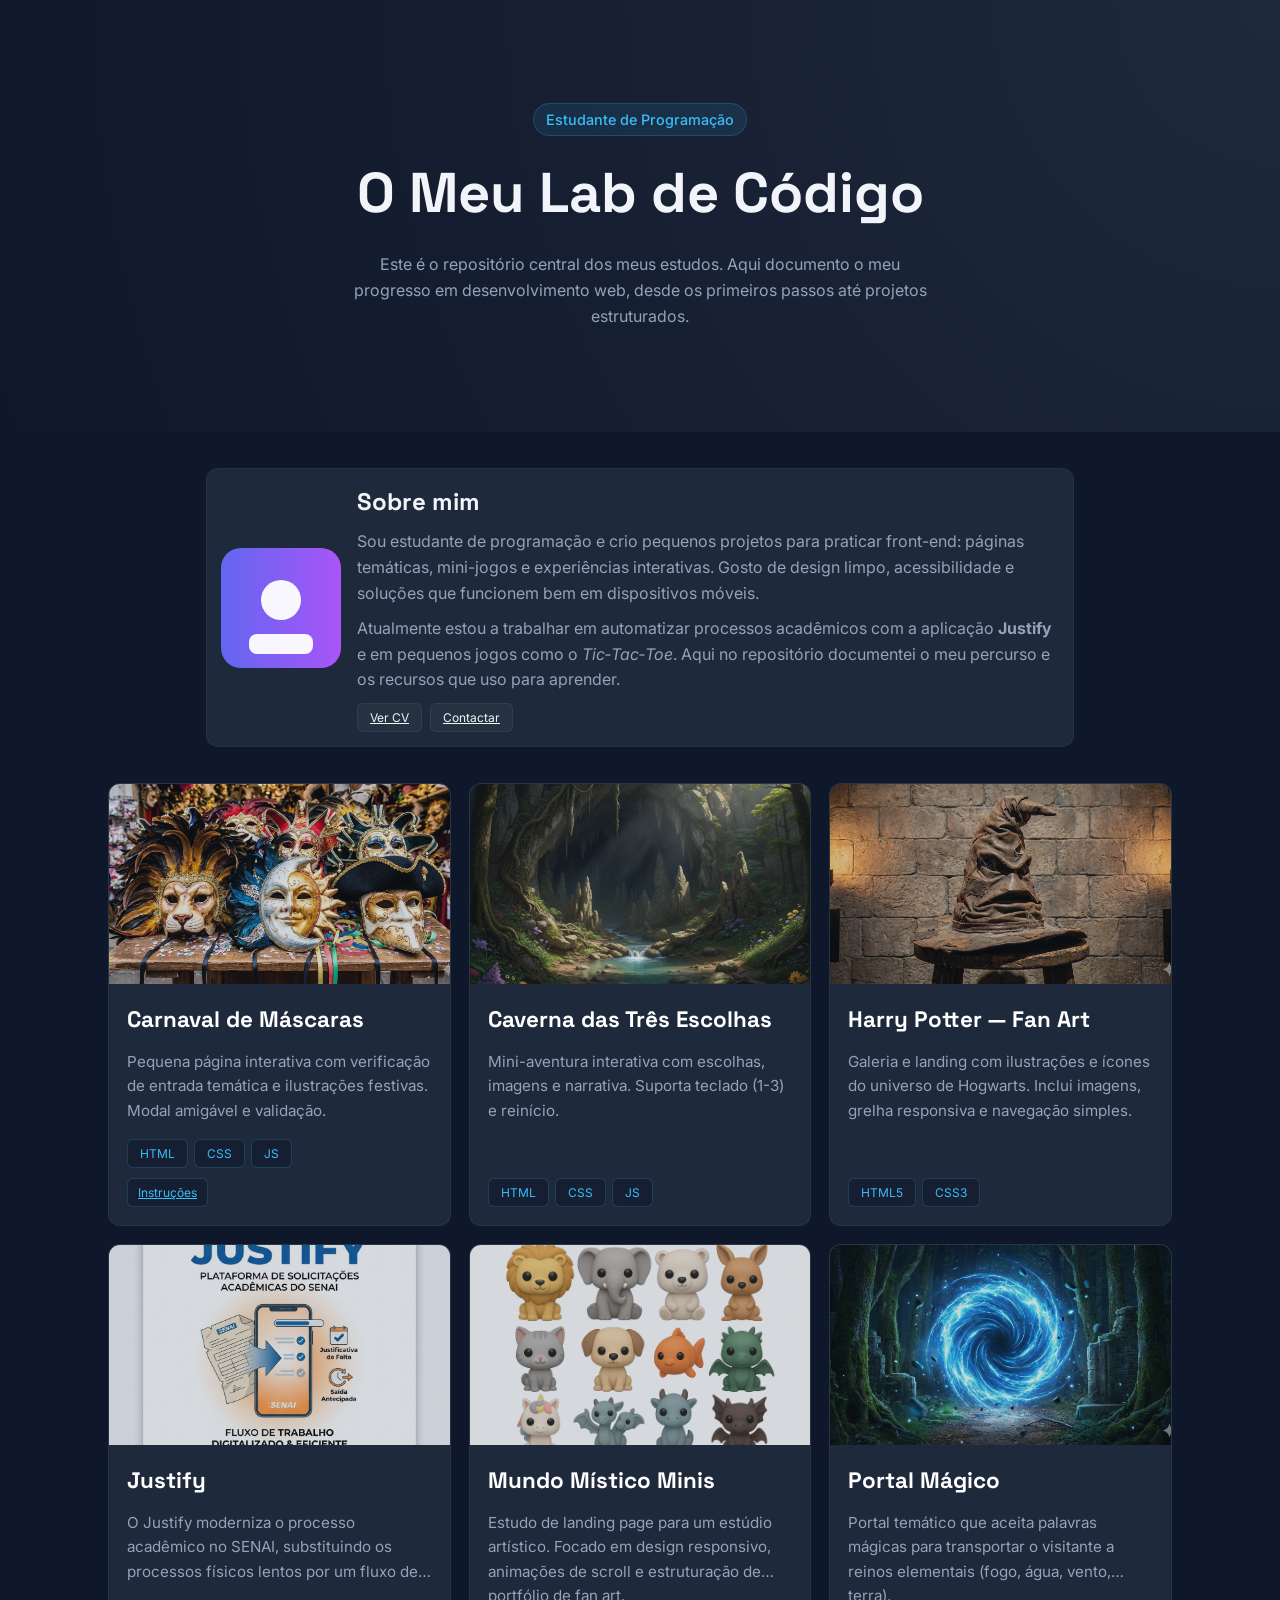
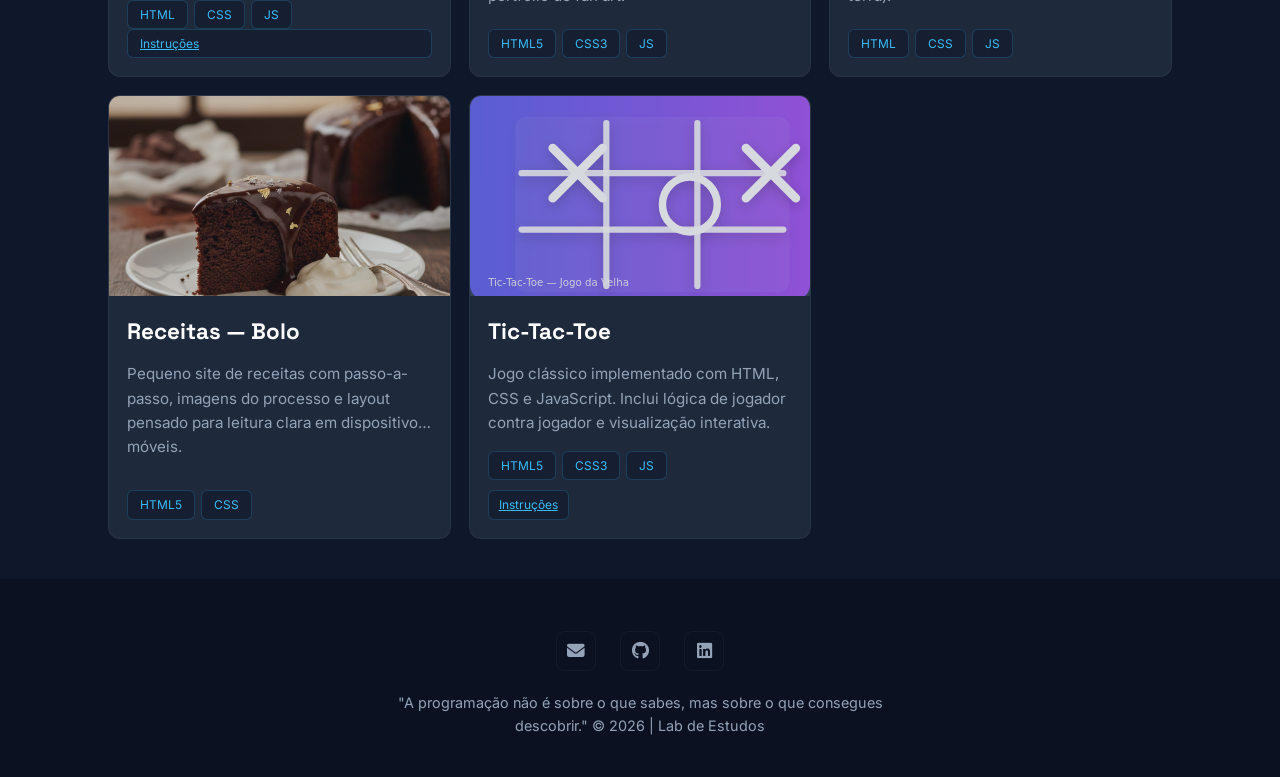
==== index.html @ 300c3cd0 "Update index.html" ====
<!DOCTYPE html>
<html lang="pt-pt">
<head>
    <meta charset="UTF-8">
    <meta name="viewport" content="width=device-width, initial-scale=1.0">
    <title>Arquivo de Aprendizagem | O Meu Percurso Dev</title>
    <meta name="description" content="Portfólio de estudos e projetos pessoais: mini-jogos, páginas temáticas e exemplos de front-end com HTML, CSS e JavaScript.">
    
    <!-- Fonts -->
    <link rel="preconnect" href="https://fonts.googleapis.com">
    <link rel="preconnect" href="https://fonts.gstatic.com" crossorigin>
    <link href="https://fonts.googleapis.com/css2?family=Inter:wght@300;400;700&family=Space+Grotesk:wght@500;700&display=swap" rel="stylesheet">
    
    <!-- Icons -->
    <link rel="stylesheet" href="https://cdnjs.cloudflare.com/ajax/libs/font-awesome/6.5.2/css/all.min.css" />
    <link rel="stylesheet" href="style.css">
</head>
<body>

    <header>
        <div class="profile-tag reveal">Estudante de Programação</div>
        <h1 class="reveal">O Meu Lab de Código</h1>
        <p class="reveal">Este é o repositório central dos meus estudos. Aqui documento o meu progresso em desenvolvimento web, desde os primeiros passos até projetos estruturados.</p>
    </header>

    <!-- SEÇÃO: SOBRE MIM -->
    <section class="about-section reveal" aria-labelledby="sobre-titulo">
        <div class="about-inner">
            <div class="about-thumb" aria-hidden="true">
                <!-- avatar SVG simples para evitar dependências de ficheiros -->
                <svg width="120" height="120" viewBox="0 0 120 120" xmlns="http://www.w3.org/2000/svg" role="img" aria-label="Avatar">
                    <defs>
                        <linearGradient id="a" x1="0" x2="1">
                            <stop offset="0" stop-color="#6366f1"/>
                            <stop offset="1" stop-color="#a855f7"/>
                        </linearGradient>
                    </defs>
                    <rect width="120" height="120" rx="20" fill="url(#a)" />
                    <g fill="white" opacity="0.95" transform="translate(20,20)">
                        <circle cx="40" cy="32" r="20" />
                        <rect x="8" y="66" width="64" height="20" rx="8" />
                    </g>
                </svg>
            </div>
            <div class="about-content">
                <h2 id="sobre-titulo">Sobre mim</h2>
                <p>Sou estudante de programação e crio pequenos projetos para praticar front-end: páginas temáticas, mini-jogos e experiências interativas. Gosto de design limpo, acessibilidade e soluções que funcionem bem em dispositivos móveis.</p>
                <p>Atualmente estou a trabalhar em automatizar processos acadêmicos com a aplicação <strong>Justify</strong> e em pequenos jogos como o <em>Tic‑Tac‑Toe</em>. Aqui no repositório documentei o meu percurso e os recursos que uso para aprender.</p>
                <div class="about-actions">
                    <a href="#" class="tech-badge">Ver CV</a>
                    <a href="#social-links" class="tech-badge">Contactar</a>
                </div>
            </div>
        </div>
    </section>

    <main class="projects-section">
        <div class="projects-grid">

            <!-- PROJETO: CARNAVAL DE MÁSCARAS -->
            <div class="project-card reveal" data-href="Carnaval-de-Mascaras/index.html">
                <div class="project-thumb">
                    <img src="Carnaval-de-Mascaras/Máscaras.png" alt="Carnaval de Máscaras">
                </div>
                <div class="project-content">
                    <h3>Carnaval de Máscaras</h3>
                    <p>Pequena página interativa com verificação de entrada temática e ilustrações festivas. Modal amigável e validação.</p>
                    <div class="tech-stack">
                        <span class="tech-badge">HTML</span>
                        <span class="tech-badge">CSS</span>
                        <span class="tech-badge">JS</span>
                    </div>
                    <div class="project-links">
                        <a href="Carnaval-de-Mascaras/INSTRUCTIONS.md" class="tech-badge" target="_blank">Instruções</a>
                    </div>
                </div>
            </div>

            <!-- PROJETO: CAVERNA DAS TRÊS ESCOLHAS -->
            <div class="project-card reveal" data-href="Caverna-das-Tres-Escolhas/index.html">
                <div class="project-thumb">
                    <img src="Caverna-das-Tres-Escolhas/Caverna.png" alt="Caverna das Três Escolhas">
                </div>
                <div class="project-content">
                    <h3>Caverna das Três Escolhas</h3>
                    <p>Mini-aventura interativa com escolhas, imagens e narrativa. Suporta teclado (1-3) e reinício.</p>
                    <div class="tech-stack">
                        <span class="tech-badge">HTML</span>
                        <span class="tech-badge">CSS</span>
                        <span class="tech-badge">JS</span>
                    </div>
                </div>
            </div>

            <!-- PROJETO: HARRY POTTER -->
            <div class="project-card reveal" data-href="Harry-Potter/index.html">
                <div class="project-thumb">
                    <img src="Harry-Potter/Chapéu Seletor.jpg" alt="Harry Potter">
                </div>
                <div class="project-content">
                    <h3>Harry Potter — Fan Art</h3>
                    <p>Galeria e landing com ilustrações e ícones do universo de Hogwarts. Inclui imagens, grelha responsiva e navegação simples.</p>
                    <div class="tech-stack">
                        <span class="tech-badge">HTML5</span>
                        <span class="tech-badge">CSS3</span>
                    </div>
                </div>
            </div>

            <!-- PROJETO: JUSTIFY -->
            <div class="project-card reveal" data-href="Justify/index.html">
                <div class="project-thumb">
                    <img src="Justify/justify.png" alt="Justify">
                </div>
                <div class="project-content">
                    <h3>Justify</h3>
                    <p>O Justify moderniza o processo acadêmico no SENAI, substituindo os processos físicos lentos por um fluxo de trabalho (workflow) digitalizado.</p>
                    <div class="tech-stack">
                        <span class="tech-badge">HTML</span>
                        <span class="tech-badge">CSS</span>
                        <span class="tech-badge">JS</span>
                    </div>
                        <a href="https://maidersoncriativodigital-gif.github.io/Hub-de-Projetos/Justify/INSTRUCTIONS.md" class="tech-badge" target="_blank">Instruções</a>
                </div>
            </div>

            <!-- PROJETO 1: MUNDO MÍSTICO -->
            <div class="project-card reveal" data-href="Mundo-Mini/index.html">
                <div class="project-thumb">
                    <img src="Mundo-Mini/Coleção.png" alt="Mundo Místico">
                </div>
                <div class="project-content">
                    <h3>Mundo Místico Minis</h3>
                    <p>Estudo de landing page para um estúdio artístico. Focado em design responsivo, animações de scroll e estruturação de portfólio de fan art.</p>
                    <div class="tech-stack">
                        <span class="tech-badge">HTML5</span>
                        <span class="tech-badge">CSS3</span>
                        <span class="tech-badge">JS</span>
                    </div>
                </div>
            </div>

            <!-- PROJETO: PORTAL MÁGICO -->
            <div class="project-card reveal" data-href="Portal-Magico/index.html">
                <div class="project-thumb">
                    <img src="Portal-Magico/Portal.png" alt="Portal Mágico">
                </div>
                <div class="project-content">
                    <h3>Portal Mágico</h3>
                    <p>Portal temático que aceita palavras mágicas para transportar o visitante a reinos elementais (fogo, água, vento, terra).</p>
                    <div class="tech-stack">
                        <span class="tech-badge">HTML</span>
                        <span class="tech-badge">CSS</span>
                        <span class="tech-badge">JS</span>
                    </div>
                </div>
            </div>

            <!-- PROJETO: RECEITAS -->
            <div class="project-card reveal" data-href="Receitas/index.html">
                <div class="project-thumb">
                    <img src="Receitas/Bolo de Chocolate Finalizado.jpg" alt="Receitas - Bolo de Chocolate">
                </div>
                <div class="project-content">
                    <h3>Receitas — Bolo</h3>
                    <p>Pequeno site de receitas com passo-a-passo, imagens do processo e layout pensado para leitura clara em dispositivos móveis.</p>
                    <div class="tech-stack">
                        <span class="tech-badge">HTML5</span>
                        <span class="tech-badge">CSS</span>
                    </div>
                </div>
            </div>

            <!-- PROJETO: TIC-TAC-TOE -->
            <div class="project-card reveal" data-href="Jogo-da-Velha/index.html">
                <div class="project-thumb">
                    <img src="Jogo-da-Velha/thumbnail.svg" alt="Tic Tac Toe">
                </div>
                <div class="project-content">
                    <h3>Tic-Tac-Toe</h3>
                    <p>Jogo clássico implementado com HTML, CSS e JavaScript. Inclui lógica de jogador contra jogador e visualização interativa.</p>
                    <div class="tech-stack">
                        <span class="tech-badge">HTML5</span>
                        <span class="tech-badge">CSS3</span>
                        <span class="tech-badge">JS</span>
                    </div>
                    <div class="project-links">
                        <a href="Jogo-da-Velha/INSTRUCTIONS.md" class="tech-badge" target="_blank">Instruções</a>
                    </div>
                </div>
            </div>

        </div>
    </main>

    <footer>
        <div id="social-links" class="social-links">
            <a href="mailto:maidersoncriativodigital@gmail.com" title="Enviar email" class="social-email"><i class="fas fa-envelope"></i></a>
            <a href="https://maidersoncriativodigital-gif.github.io/Hub-de-Projetos/" target="_blank" rel="noopener noreferrer"><i class="fab fa-github"></i></a>
            <a href="https://www.linkedin.com/in/maiderson-junio-257018354?utm_source=share_via&utm_content=profile&utm_medium=member_android" target="_blank" rel="noopener noreferrer"><i class="fab fa-linkedin"></i></a>
        </div>
        <p style="font-size: 0.9rem; color: var(--text-secondary); max-width: 500px; margin: 0 auto;">
            "A programação não é sobre o que sabes, mas sobre o que consegues descobrir." &copy; 2026 | Lab de Estudos
        </p>
    </footer>
    <script src="script.js" defer></script>
</body>
</html>
---- style.css ----
:root {
            --bg-color: #0f172a;
            --card-bg: #1e293b;
            --accent-color: #38bdf8;
            --text-primary: #f1f5f9;
            --text-secondary: #94a3b8;
            --font-main: 'Inter', sans-serif;
            --font-title: 'Space Grotesk', sans-serif;
        }

        * {
            margin: 0;
            padding: 0;
            box-sizing: border-box;
            scroll-behavior: smooth;
        }

        body {
            background-color: var(--bg-color);
            color: var(--text-primary);
            font-family: var(--font-main);
            line-height: 1.6;
        }

        /* Cabeçalho */
        header {
            min-height: 48vh;
            display: flex;
            flex-direction: column;
            justify-content: center;
            align-items: center;
            padding: 30px 18px;
            text-align: center;
            background: radial-gradient(circle at top right, #1e293b, #0f172a);
        }

        .profile-tag {
            background: rgba(56, 189, 248, 0.1);
            color: var(--accent-color);
            padding: 4px 12px;
            border-radius: 20px;
            font-size: 0.9rem;
            margin-bottom: 12px;
            font-weight: 500;
            border: 1px solid rgba(56, 189, 248, 0.2);
        }

        header h1 {
            font-family: var(--font-title);
            font-size: clamp(2rem, 8vw, 3.5rem);
            margin-bottom: 15px;
        }

        header p {
            max-width: 600px;
            color: var(--text-secondary);
            font-size: 1rem;
        }

        /* Grelha de Projetos */
        .projects-section {
            max-width: 1100px;
            margin: 0 auto 40px;
            padding: 0 18px;
        }

        .projects-grid {
            display: grid;
            grid-template-columns: repeat(auto-fit, minmax(300px, 1fr));
            gap: 18px;
        }

        .project-card {
            background: var(--card-bg);
            border-radius: 12px;
            overflow: hidden;
            border: 1px solid rgba(255,255,255,0.05);
            transition: all 0.3s cubic-bezier(0.4, 0, 0.2, 1);
            text-decoration: none;
            color: inherit;
            display: flex;
            flex-direction: column;
            /* garantir cards com altura consistente */
            min-height: 360px;
        }

        /* tornar o card interativo e acessível */
        .project-card { cursor: pointer; }

        .project-card:focus { outline: 3px solid rgba(56,189,248,0.12); outline-offset: 4px; }

        .project-card:hover {
            transform: translateY(-8px);
            border-color: var(--accent-color);
            box-shadow: 0 20px 40px rgba(0,0,0,0.4);
        }

        .project-thumb {
            height: 200px;
            background: #334155;
            position: relative;
            display: flex;
            align-items: center;
            justify-content: center;
            overflow: hidden;
        }

        /* garantir que a thumb nunca empurre conteúdo se imagem faltar */
        .project-thumb.empty { min-height: 140px; }

        .project-thumb img {
            width: 100%;
            height: 100%;
            object-fit: cover;
            opacity: 0.8;
            transition: 0.5s;
            display: block;
        }

        .project-card:hover .project-thumb img {
            opacity: 1;
            transform: scale(1.05);
        }

        .project-content {
            padding: 18px;
            flex-grow: 1;
            display: flex;
            flex-direction: column;
        }

        .project-content h3 {
            font-family: var(--font-title);
            font-size: 1.4rem;
            margin-bottom: 12px;
            color: #fff;
        }

        .project-content p {
            color: var(--text-secondary);
            font-size: 0.95rem;
            margin-bottom: 16px;
            flex-grow: 1;
            /* truncar texto para manter layout uniforme */
            display: -webkit-box;
            line-clamp: 3;
            -webkit-line-clamp: 3;
            -webkit-box-orient: vertical;
            overflow: hidden;
        }

        .tech-stack {
            display: flex;
            gap: 6px;
            flex-wrap: wrap;
            margin-top: auto; /* empurra badges para o rodapé do card */
        }

        /* links de projeto (ex: Instruções) - manter compactos no rodapé */
        .project-links {
            margin-top: 10px;
            display: flex;
            gap: 8px;
        }

        .project-links .tech-badge { padding: 4px 10px; font-size: 0.75rem; }

        .tech-badge {
            font-size: 0.75rem;
            background: rgba(15, 23, 42, 0.5);
            padding: 4px 12px;
            border-radius: 6px;
            color: var(--accent-color);
            border: 1px solid rgba(56, 189, 248, 0.2);
        }

        /* Acessibilidade: foco claro em navegação por teclado */
        .project-card:focus,
        .project-card:focus-visible {
            outline: 3px solid rgba(56, 189, 248, 0.12);
            outline-offset: 4px;
            transform: translateY(-6px);
        }

        /* Rodapé */
        footer {
            padding: 40px 18px;
            text-align: center;
            background-color: #0b1120;
        }

        .social-links {
            margin-bottom: 12px;
        }

        .social-links a {
            color: var(--text-secondary);
            font-size: 1.4rem;
            margin: 0 10px;
            transition: 0.3s;
        }

        .social-links a:hover { color: var(--accent-color); }

        /* Padronização dos ícones sociais */
        .footer-social {
            display: flex;
            align-items: center;
            justify-content: center;
            gap: 16px;
            margin-top: 12px;
        }

        .social-links {
            margin: 12px 0 20px;
        }

        .social-links a {
            display: inline-flex;
            align-items: center;
            justify-content: center;
            width: 40px;
            height: 40px;
            border-radius: 8px;
            background: transparent;
            color: var(--text-secondary);
            font-size: 1.1rem;
            transition: background 0.18s, color 0.18s, transform 0.12s;
            border: 1px solid rgba(255,255,255,0.04);
            text-decoration: none;
        }

        .social-links a:hover {
            color: #fff;
            background: linear-gradient(90deg, rgba(99,102,241,0.12), rgba(168,85,247,0.12));
            transform: translateY(-2px);
        }

        .social-links a:focus {
            outline: 3px solid rgba(56,189,248,0.14);
            outline-offset: 4px;
        }

        @media (max-width: 480px) {
            .social-links a { width: 36px; height: 36px; font-size: 1rem; }
        }

        /* Animações ao rolar */
        .reveal {
            opacity: 0;
            transform: translateY(25px);
            transition: 0.8s all ease;
        }

        .reveal.active {
            opacity: 1;
            transform: translateY(0);
        }

        @media (max-width: 768px) {
            header { min-height: 42vh; }
            .projects-section { margin-top: 12px; }
            .projects-grid { grid-template-columns: 1fr; gap: 14px; }
            .project-card { min-height: auto; }
            .project-thumb { height: 160px; }
        }

        /* Seção Sobre Mim */
        .about-section {
            max-width: 900px;
            margin: 20px auto;
            padding: 16px;
        }

        .about-inner {
            display: flex;
            gap: 16px;
            background: var(--card-bg);
            border-radius: 12px;
            padding: 14px;
            align-items: center;
            border: 1px solid rgba(255,255,255,0.04);
        }

        .about-thumb { flex: 0 0 120px; display:flex; align-items:center; justify-content:center; }

        .about-content h2 { font-family: var(--font-title); margin-bottom: 8px; }

        .about-content p { color: var(--text-secondary); margin-bottom: 10px; }

        .about-actions { margin-top: 8px; display:flex; gap:8px; }

        .about-actions .tech-badge { background: rgba(255,255,255,0.04); color: var(--text-primary); border-color: rgba(255,255,255,0.06); }

        @media (max-width: 720px) {
            .about-inner { flex-direction: column; text-align: center; }
            .about-thumb { margin-bottom: 6px; }
        }
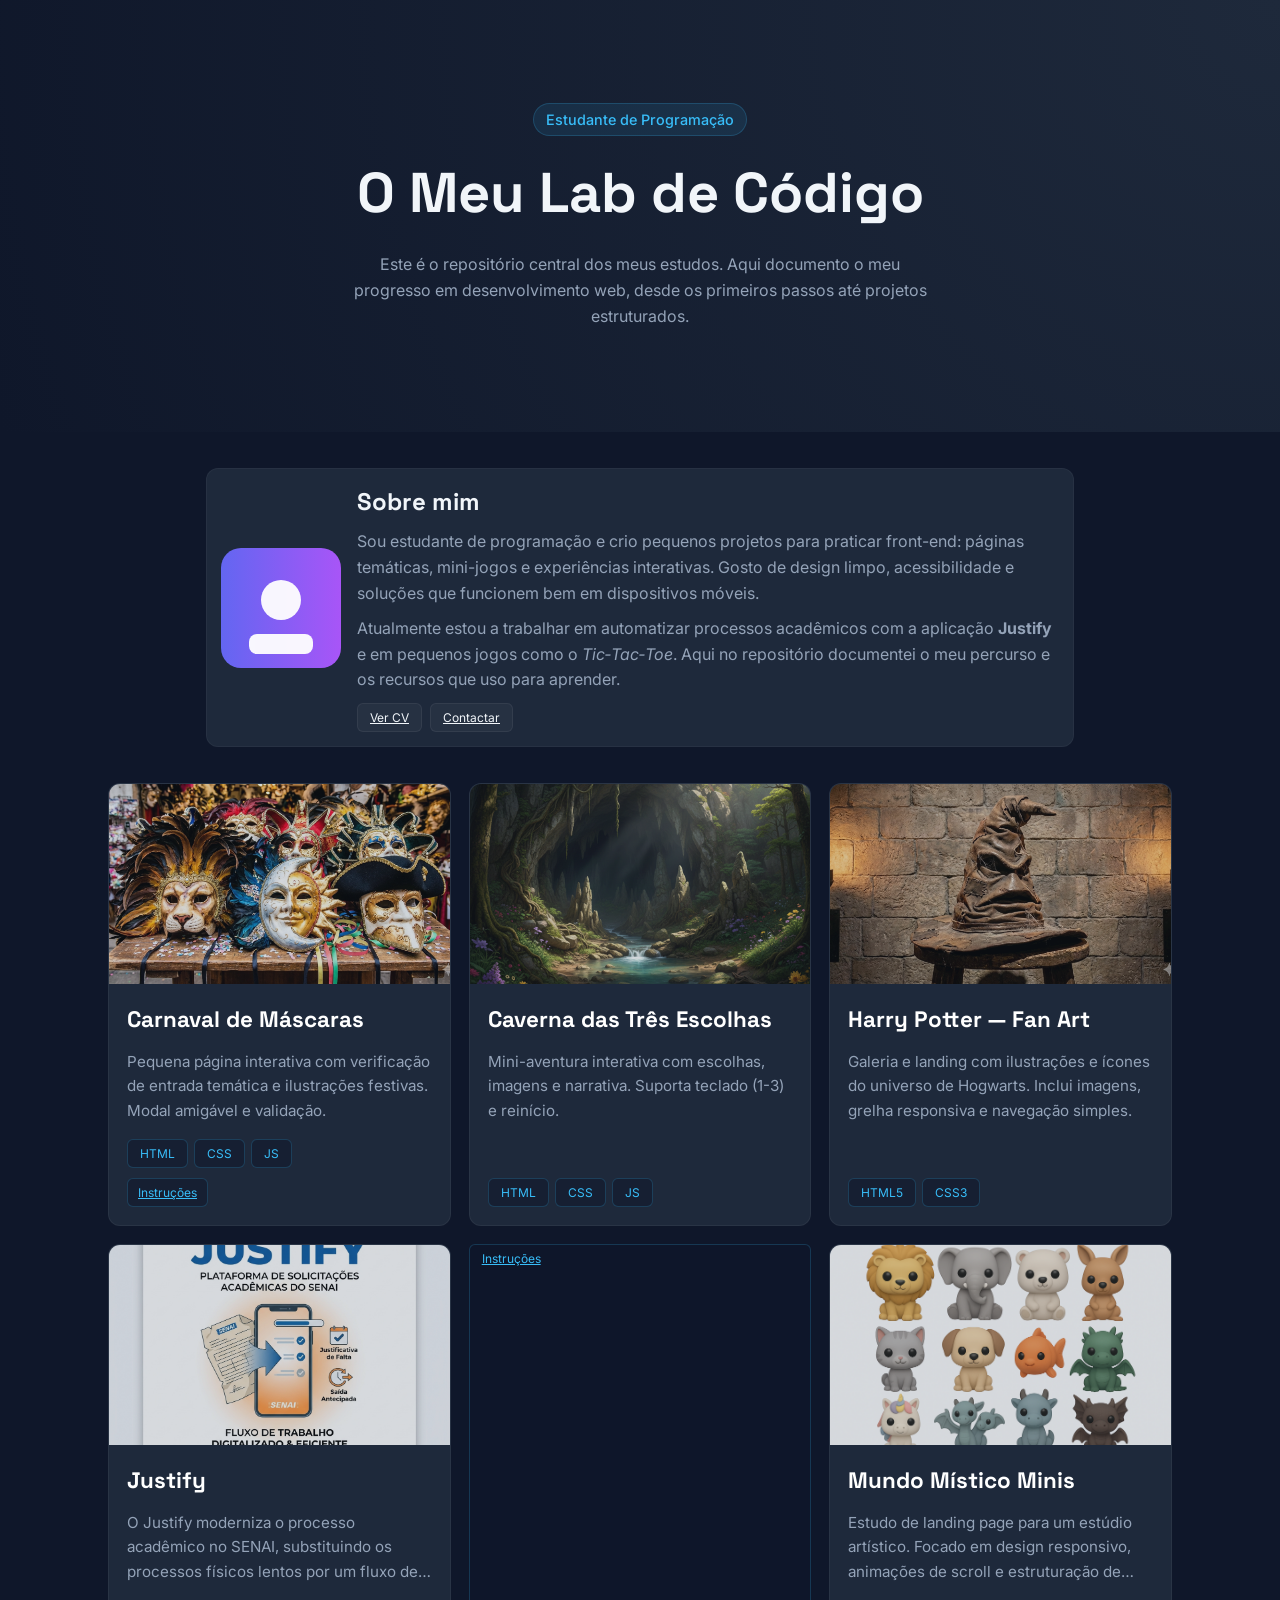
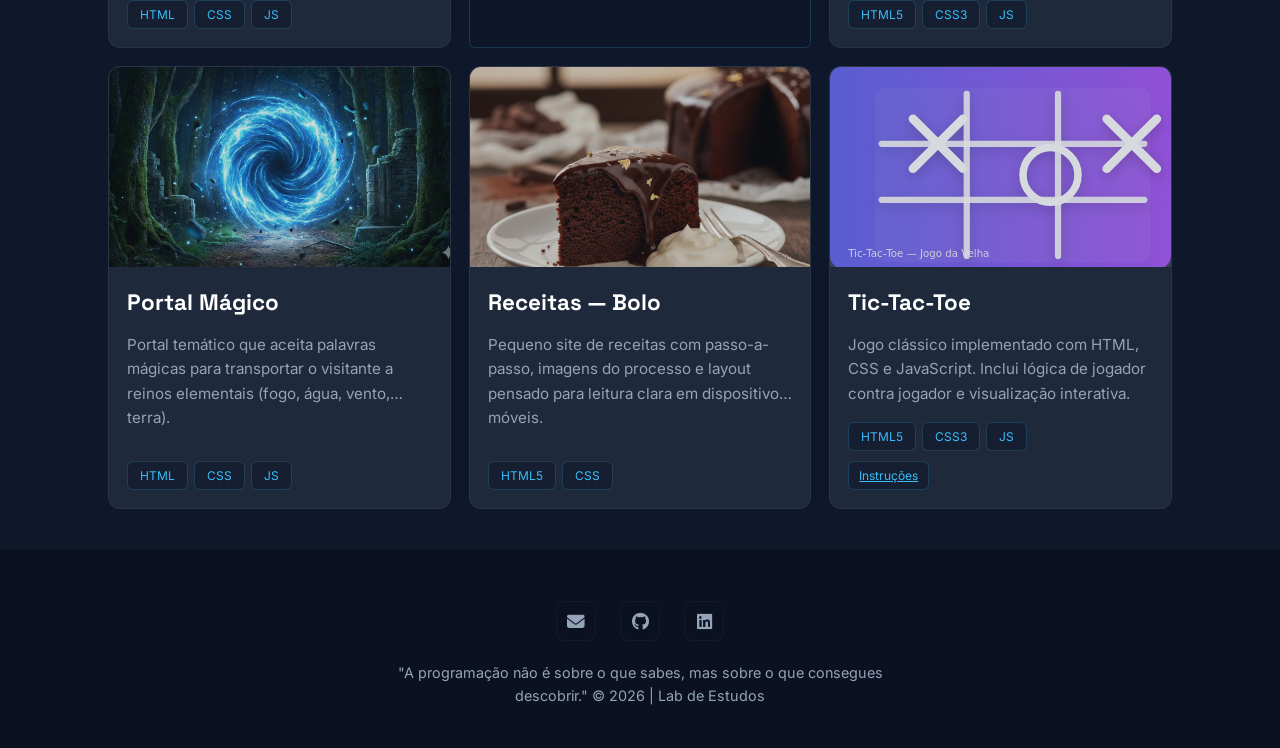
==== commit 9cfc2a33: "Update index.html" ====
--- a/index.html
+++ b/index.html
@@ -120,9 +120,9 @@
                         <span class="tech-badge">CSS</span>
                         <span class="tech-badge">JS</span>
                     </div>
-                        <a href="https://maidersoncriativodigital-gif.github.io/Hub-de-Projetos/Justify/INSTRUCTIONS.md" class="tech-badge" target="_blank">Instruções</a>
-                </div>
-            </div>
+                </div>
+            </div>
+             <a href="https://maidersoncriativodigital-gif.github.io/Hub-de-Projetos/Justify/INSTRUCTIONS.md" class="tech-badge" target="_blank">Instruções</a>
 
             <!-- PROJETO 1: MUNDO MÍSTICO -->
             <div class="project-card reveal" data-href="Mundo-Mini/index.html">
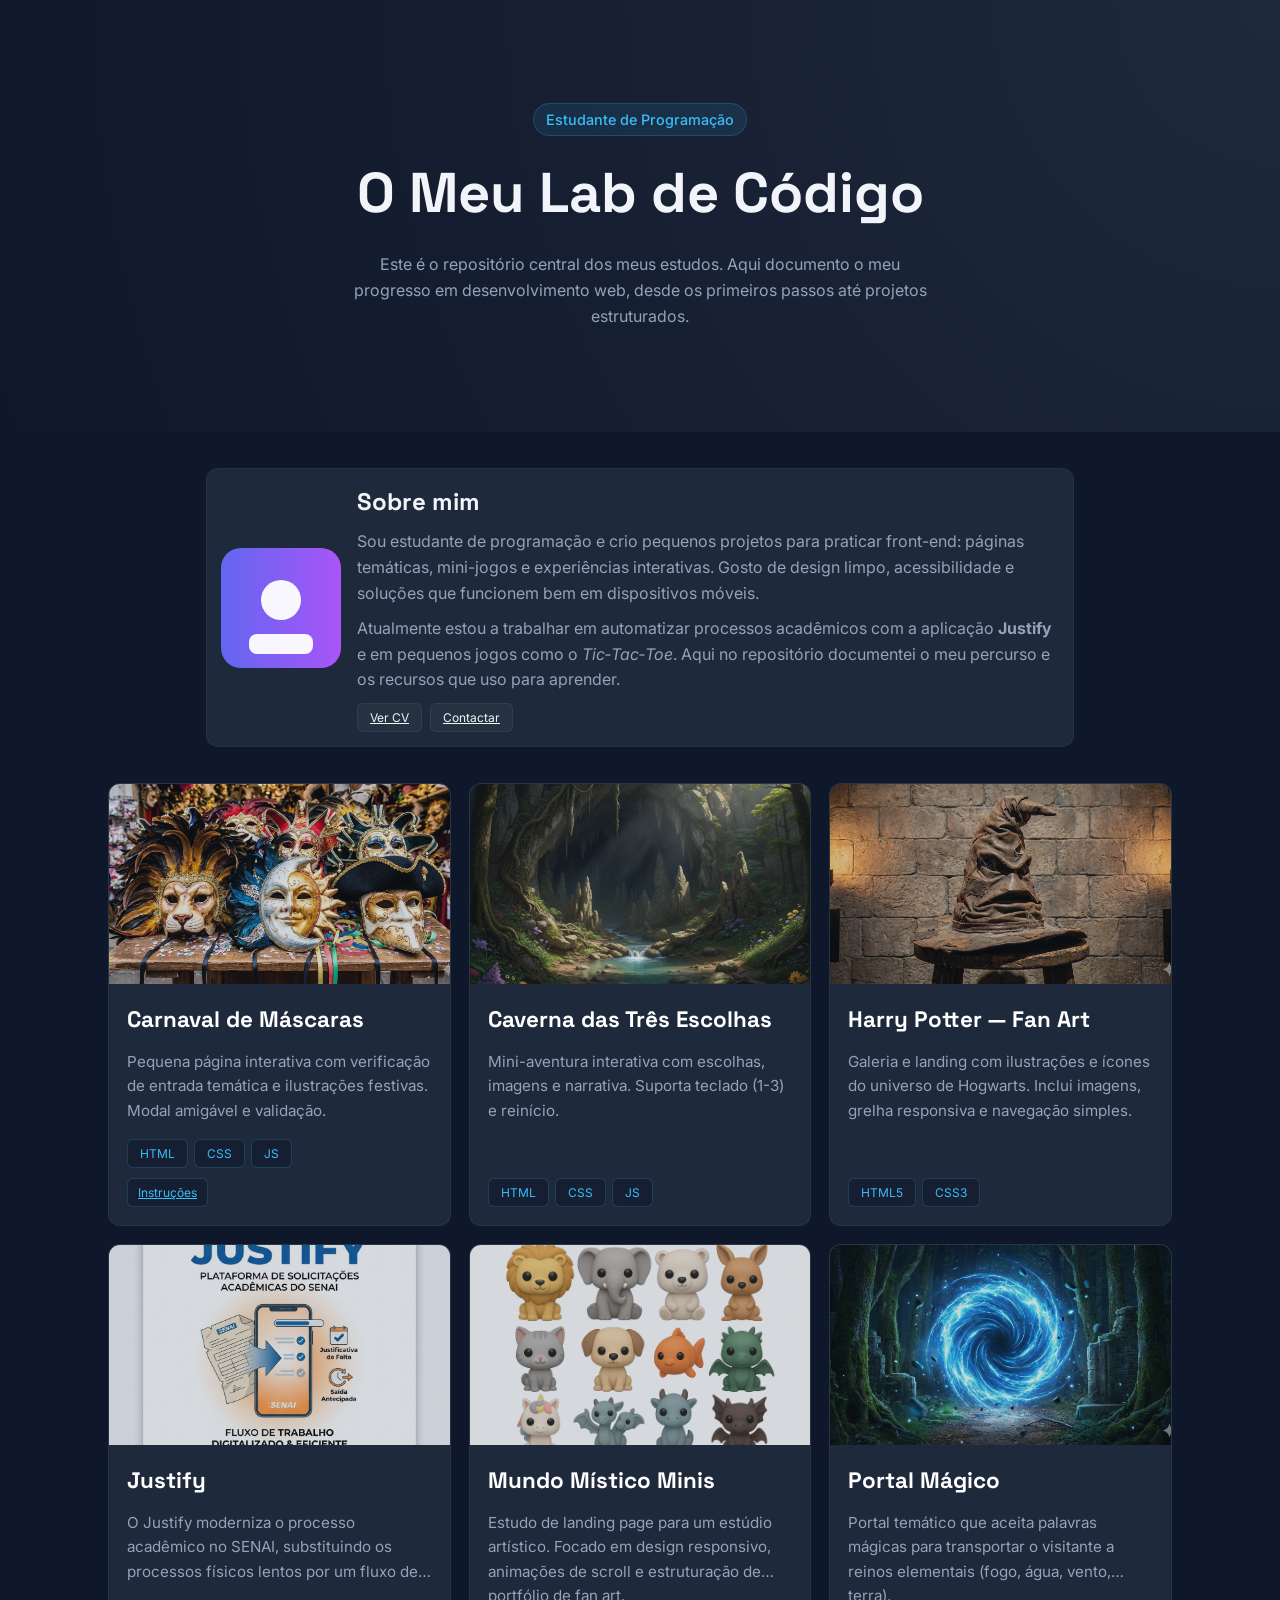
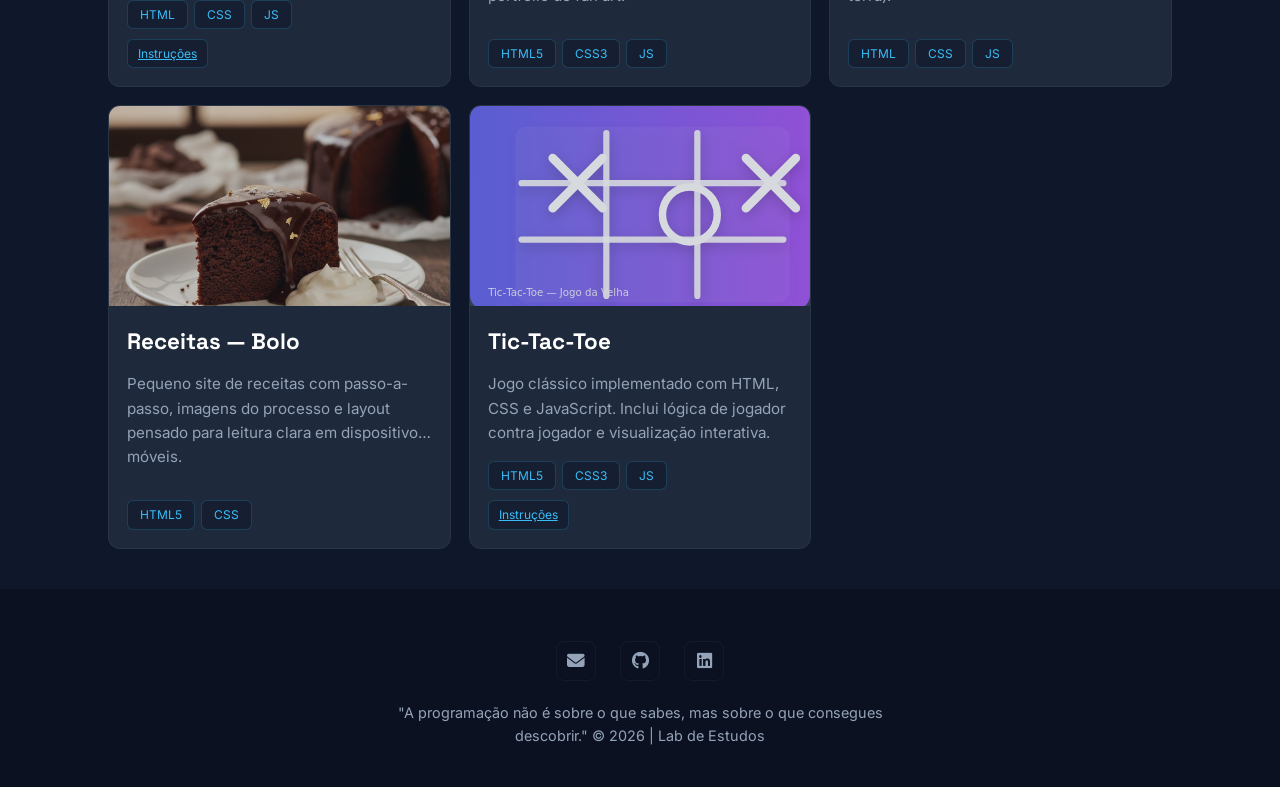
==== commit 74df6d75: "Fix HTML formatting and add new content" ====
--- a/index.html
+++ b/index.html
@@ -120,9 +120,11 @@
                         <span class="tech-badge">CSS</span>
                         <span class="tech-badge">JS</span>
                     </div>
-                </div>
-            </div>
-             <a href="https://maidersoncriativodigital-gif.github.io/Hub-de-Projetos/Justify/INSTRUCTIONS.md" class="tech-badge" target="_blank">Instruções</a>
+                    <div class="project-links">
+                        <a href="Justify/INSTRUCTIONS.md" class="tech-badge" target="_blank">Instruções</a>
+                    </div>
+                </div>
+            </div>
 
             <!-- PROJETO 1: MUNDO MÍSTICO -->
             <div class="project-card reveal" data-href="Mundo-Mini/index.html">
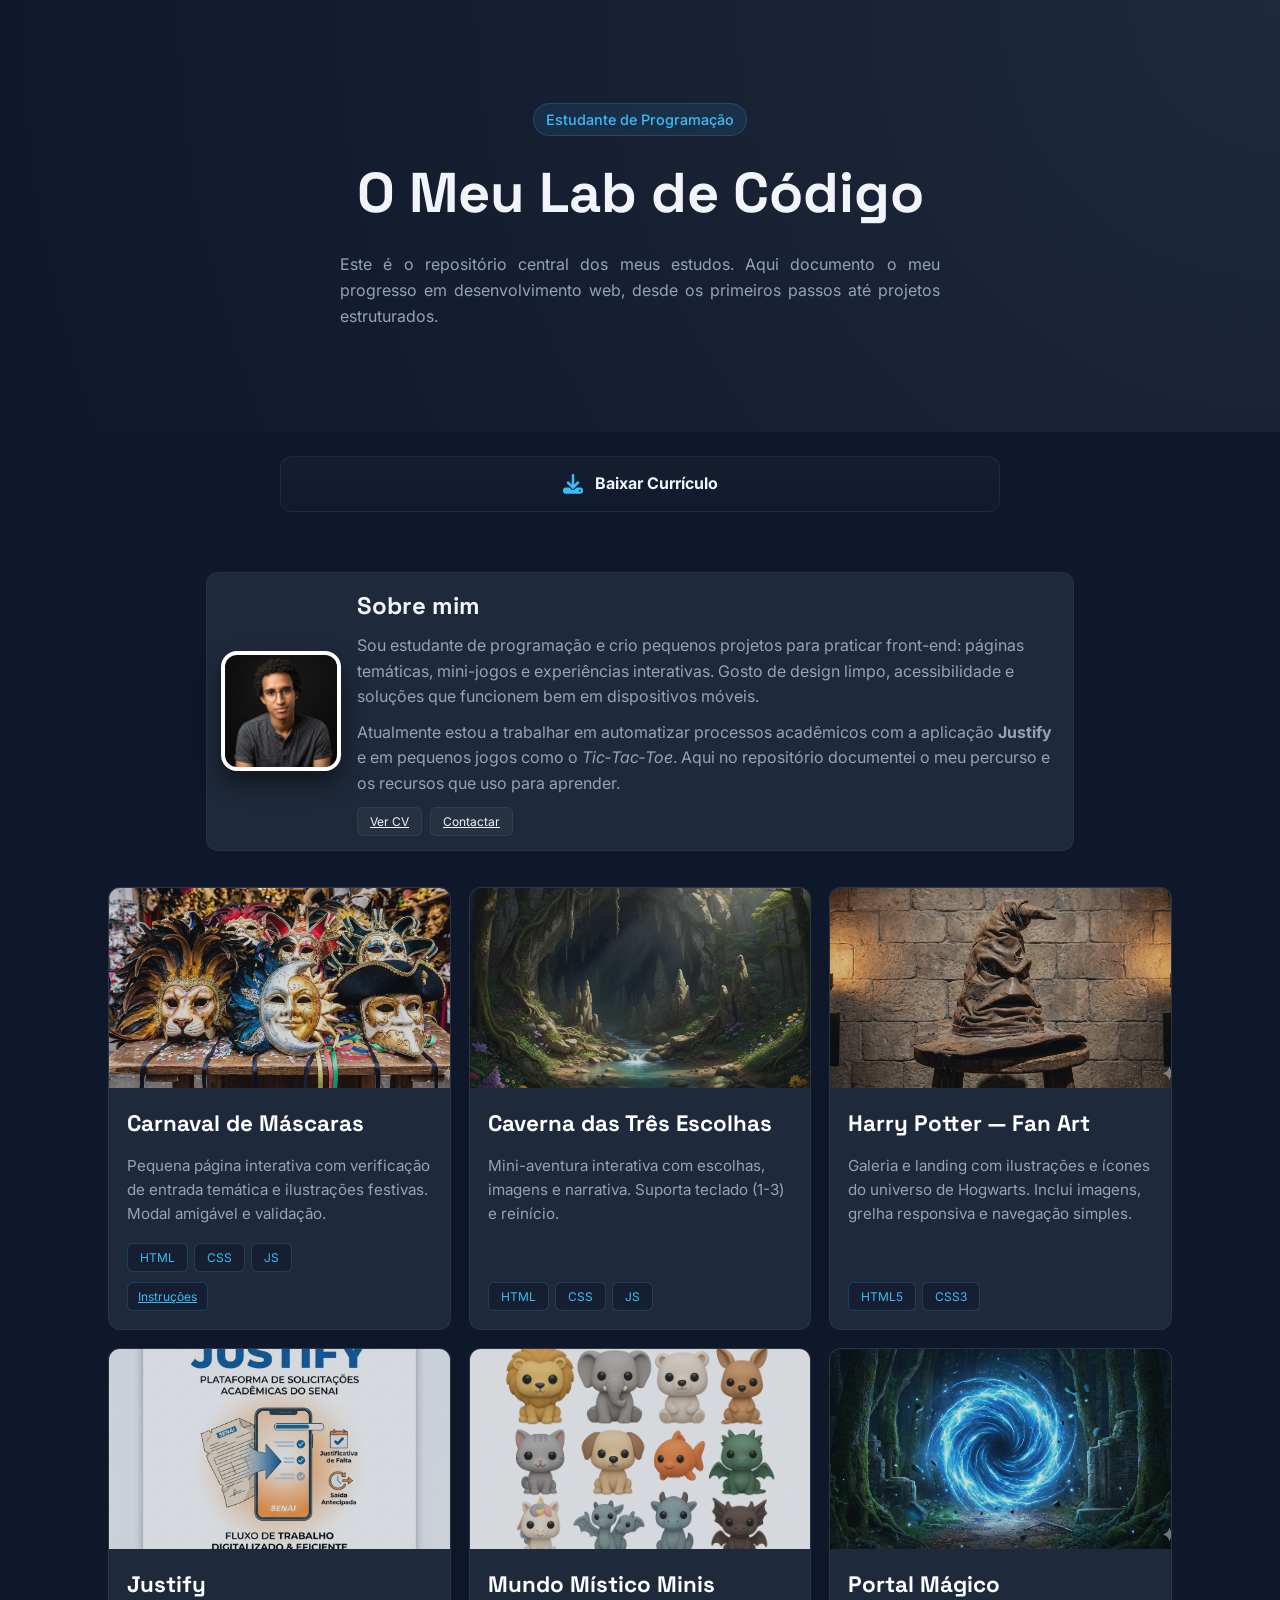
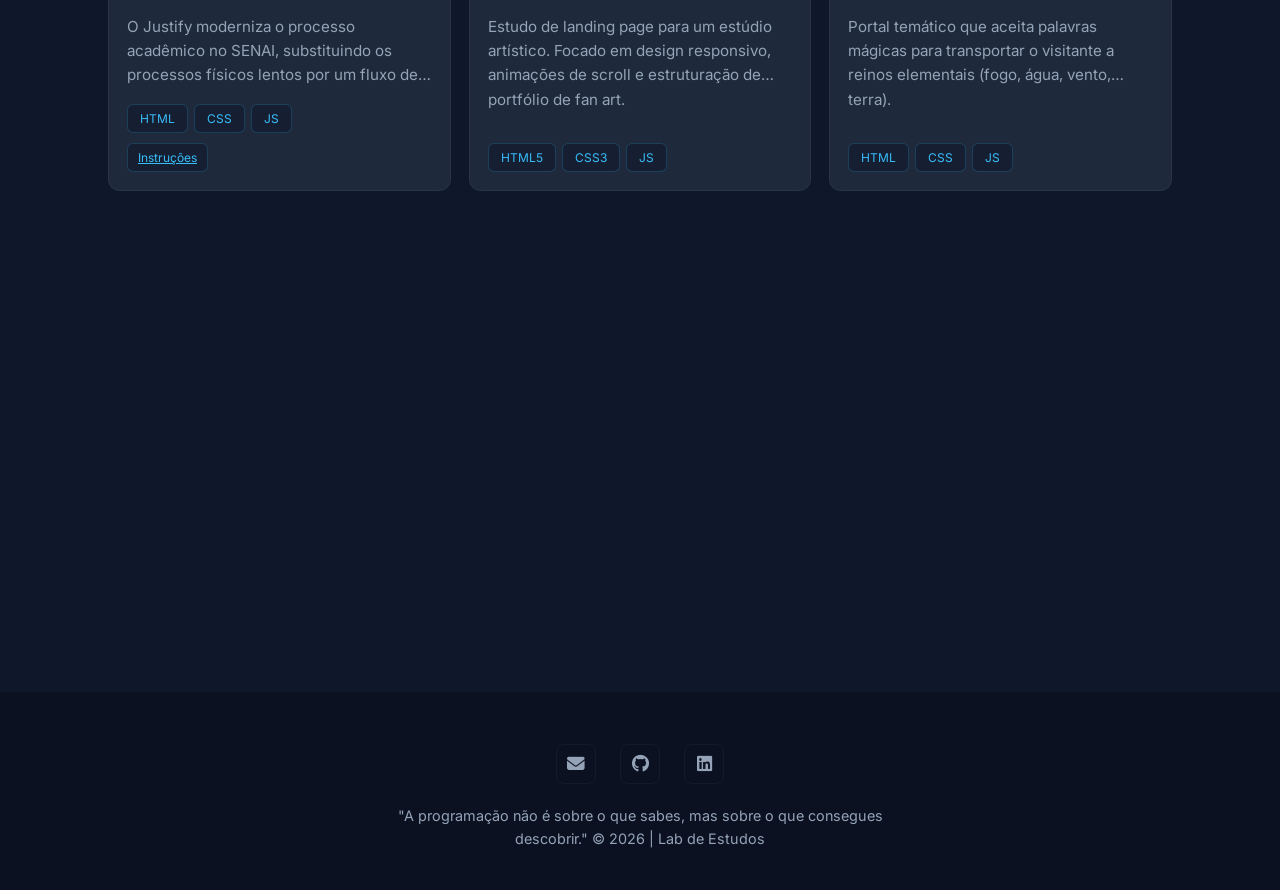
==== commit 8a6e39ae: "Add files via upload" ====
--- a/index.html
+++ b/index.html
@@ -23,24 +23,19 @@
         <p class="reveal">Este é o repositório central dos meus estudos. Aqui documento o meu progresso em desenvolvimento web, desde os primeiros passos até projetos estruturados.</p>
     </header>
 
+    <!-- CTA: Barra centralizada de download do Currículo -->
+    <div class="download-cta-wrapper reveal">
+        <a href="Portfolio/Curriculo-Maiderson.txt" download class="download-cta" aria-label="Baixar Currículo">
+            <i class="fas fa-download" aria-hidden="true"></i>
+            <span>Baixar Currículo</span>
+        </a>
+    </div>
+
     <!-- SEÇÃO: SOBRE MIM -->
     <section class="about-section reveal" aria-labelledby="sobre-titulo">
         <div class="about-inner">
             <div class="about-thumb" aria-hidden="true">
-                <!-- avatar SVG simples para evitar dependências de ficheiros -->
-                <svg width="120" height="120" viewBox="0 0 120 120" xmlns="http://www.w3.org/2000/svg" role="img" aria-label="Avatar">
-                    <defs>
-                        <linearGradient id="a" x1="0" x2="1">
-                            <stop offset="0" stop-color="#6366f1"/>
-                            <stop offset="1" stop-color="#a855f7"/>
-                        </linearGradient>
-                    </defs>
-                    <rect width="120" height="120" rx="20" fill="url(#a)" />
-                    <g fill="white" opacity="0.95" transform="translate(20,20)">
-                        <circle cx="40" cy="32" r="20" />
-                        <rect x="8" y="66" width="64" height="20" rx="8" />
-                    </g>
-                </svg>
+                <img src="Maiderson.png" alt="Maiderson" class="about-avatar" width="120" height="120">
             </div>
             <div class="about-content">
                 <h2 id="sobre-titulo">Sobre mim</h2>
@@ -207,4 +202,4 @@
     </footer>
     <script src="script.js" defer></script>
 </body>
-</html>
+</html>
--- a/style.css
+++ b/style.css
@@ -55,6 +55,8 @@
             max-width: 600px;
             color: var(--text-secondary);
             font-size: 1rem;
+            text-align: justify;
+            text-justify: inter-word;
         }
 
         /* Grelha de Projetos */
@@ -284,6 +286,17 @@
 
         .about-thumb { flex: 0 0 120px; display:flex; align-items:center; justify-content:center; }
 
+        .about-avatar {
+            width: 120px;
+            height: 120px;
+            object-fit: cover;
+            border-radius: 16px;
+            box-shadow: 0 12px 24px rgba(0,0,0,0.45);
+            border: 4px solid rgba(255,255,255,0.95);
+            background: #fff;
+            display: block;
+        }
+
         .about-content h2 { font-family: var(--font-title); margin-bottom: 8px; }
 
         .about-content p { color: var(--text-secondary); margin-bottom: 10px; }
@@ -295,4 +308,18 @@
         @media (max-width: 720px) {
             .about-inner { flex-direction: column; text-align: center; }
             .about-thumb { margin-bottom: 6px; }
-        }+        }
+
+        /* Barra centralizada de download do currículo */
+        .download-cta-wrapper { display:flex; justify-content:center; padding: 24px 18px; }
+        .download-cta {
+            display:flex; align-items:center; gap:12px;
+            width:100%; max-width:720px; padding:14px 18px; border-radius:12px;
+            background: linear-gradient(180deg, rgba(255,255,255,0.03), rgba(255,255,255,0.01));
+            border: 1px solid rgba(255,255,255,0.06); color: var(--text-primary);
+            text-decoration:none; font-weight:700; justify-content:center;
+            transition: transform 0.12s ease, background 0.12s ease;
+        }
+        .download-cta i { font-size: 1.25rem; color: var(--accent-color); }
+        .download-cta:hover { transform: translateY(-4px); background: linear-gradient(180deg, rgba(255,255,255,0.05), rgba(255,255,255,0.02)); }
+        @media (max-width:480px) { .download-cta { padding:12px 14px; font-size: 0.95rem; } }
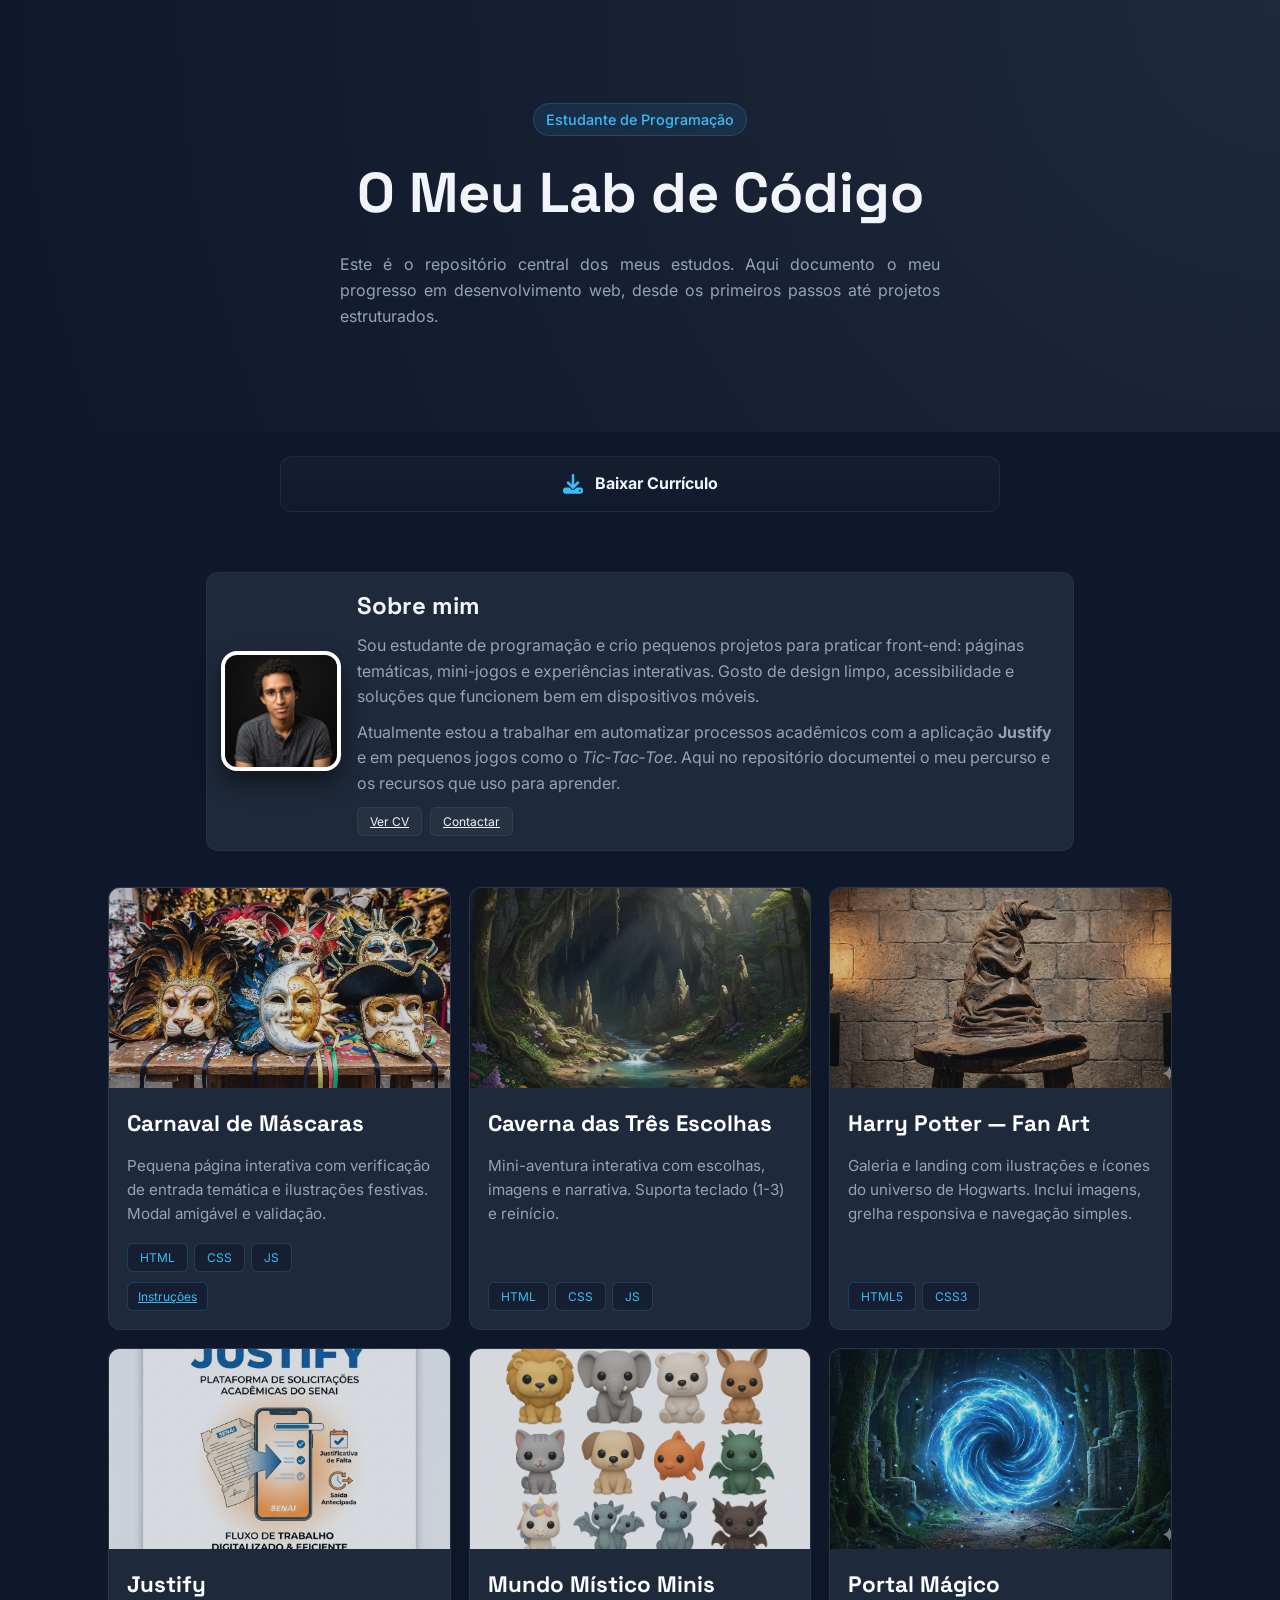
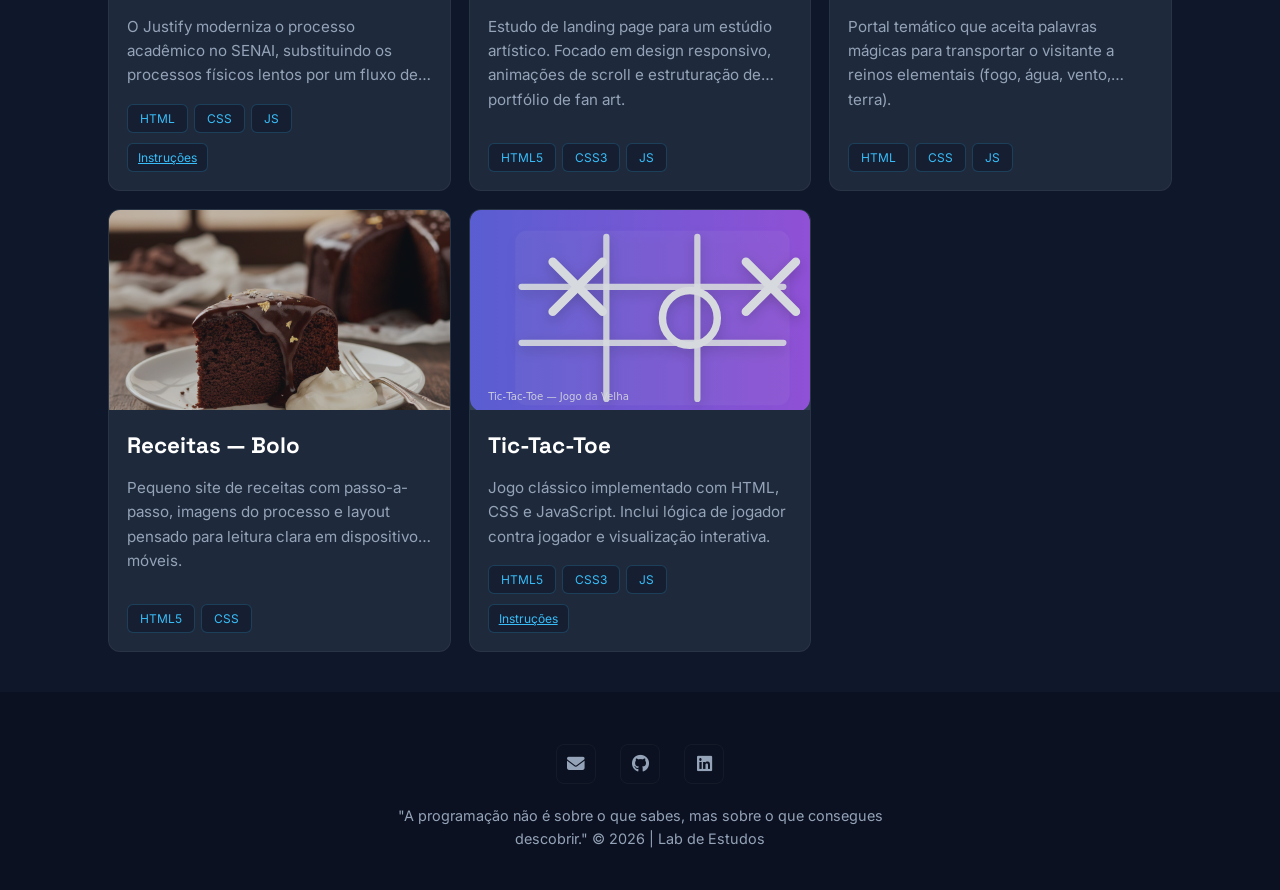
==== commit 8e2e5813: "Restore index.html with original content" ====
--- a/index.html
+++ b/index.html
@@ -42,7 +42,7 @@
                 <p>Sou estudante de programação e crio pequenos projetos para praticar front-end: páginas temáticas, mini-jogos e experiências interativas. Gosto de design limpo, acessibilidade e soluções que funcionem bem em dispositivos móveis.</p>
                 <p>Atualmente estou a trabalhar em automatizar processos acadêmicos com a aplicação <strong>Justify</strong> e em pequenos jogos como o <em>Tic‑Tac‑Toe</em>. Aqui no repositório documentei o meu percurso e os recursos que uso para aprender.</p>
                 <div class="about-actions">
-                    <a href="#" class="tech-badge">Ver CV</a>
+                    <a href="https://maidersoncriativodigital-gif.github.io/Portf-lio_Web-/" class="tech-badge">Ver CV</a>
                     <a href="#social-links" class="tech-badge">Contactar</a>
                 </div>
             </div>
@@ -202,4 +202,4 @@
     </footer>
     <script src="script.js" defer></script>
 </body>
-</html>+</html>
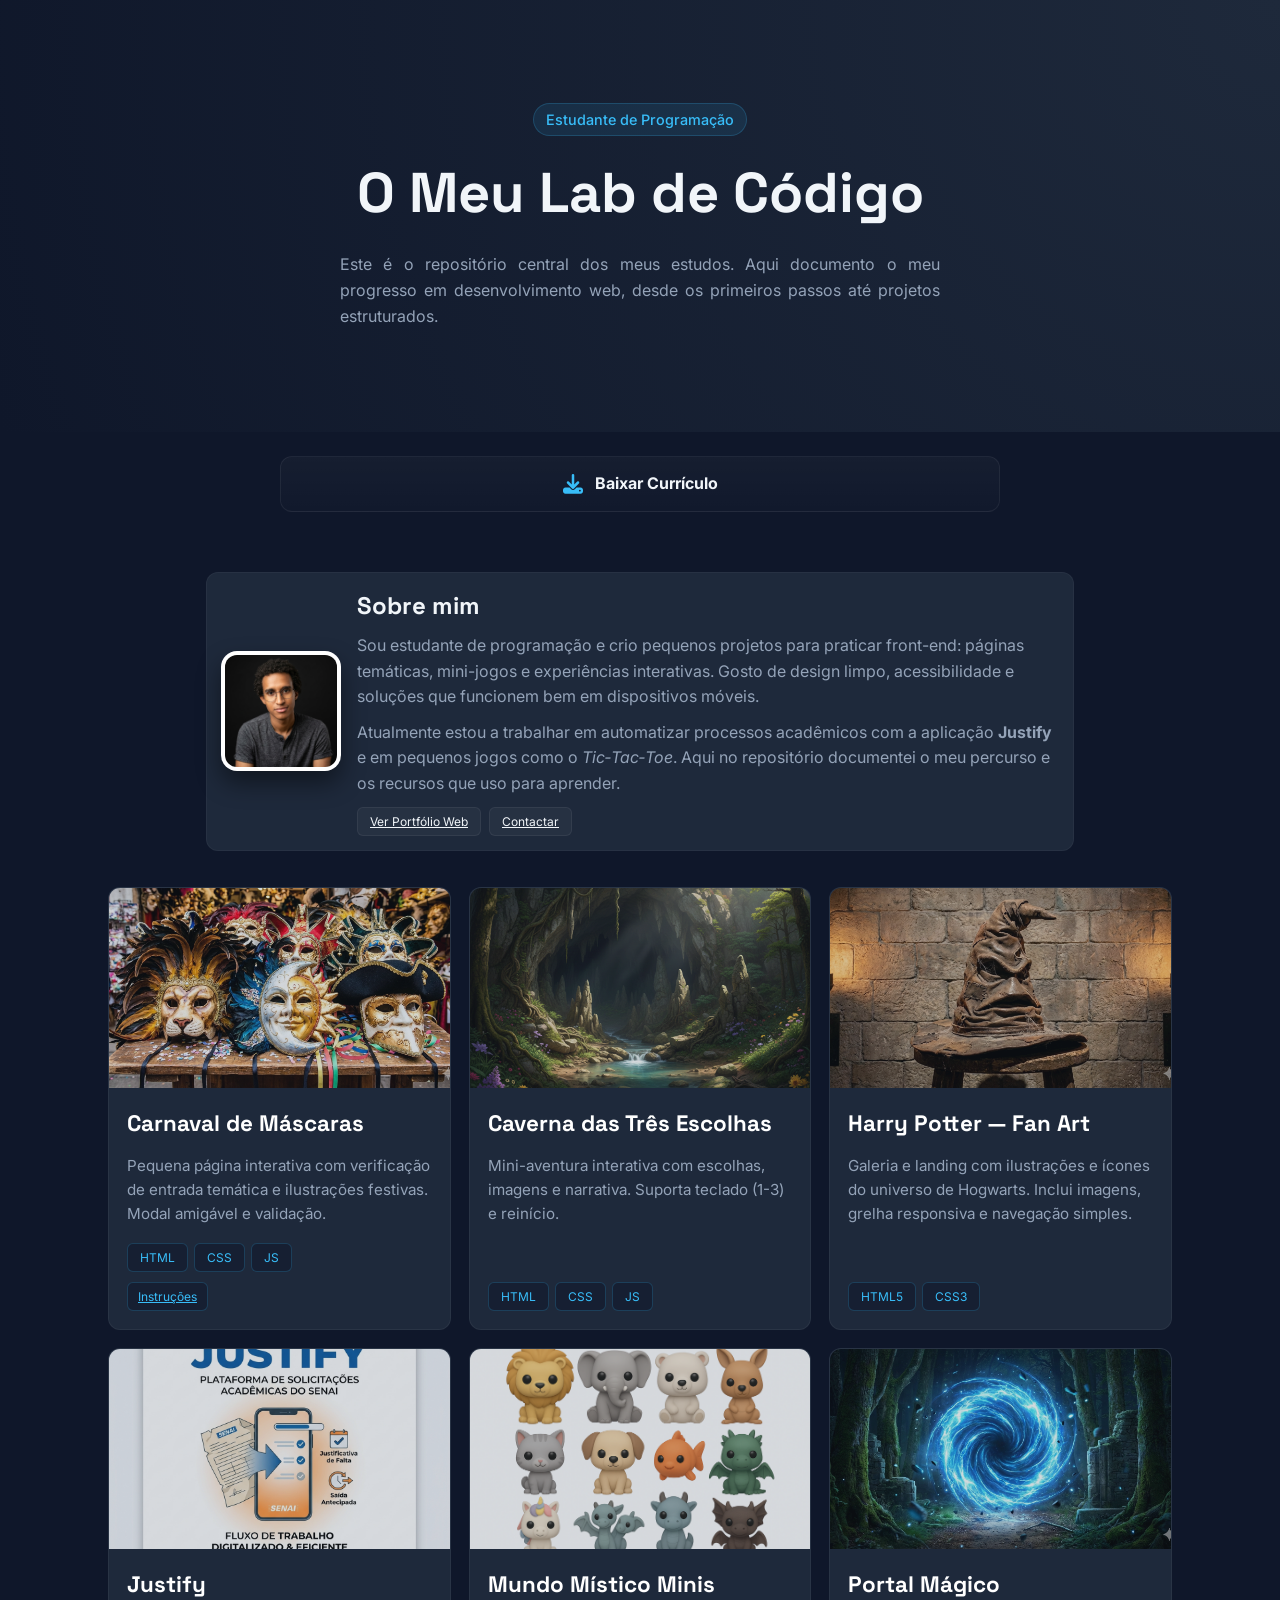
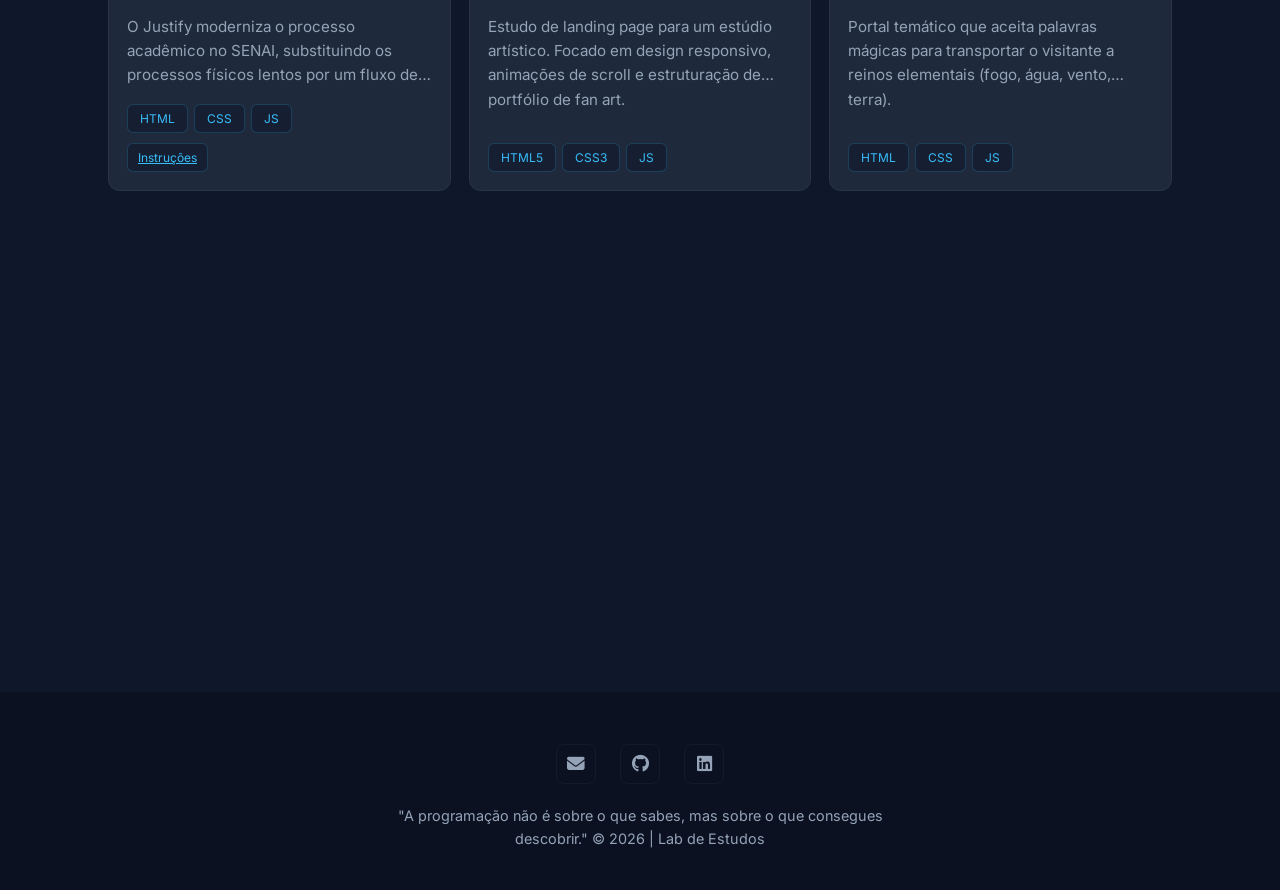
==== commit c22000e3: "Fix HTML encoding issues in index.html" ====
--- a/index.html
+++ b/index.html
@@ -42,7 +42,7 @@
                 <p>Sou estudante de programação e crio pequenos projetos para praticar front-end: páginas temáticas, mini-jogos e experiências interativas. Gosto de design limpo, acessibilidade e soluções que funcionem bem em dispositivos móveis.</p>
                 <p>Atualmente estou a trabalhar em automatizar processos acadêmicos com a aplicação <strong>Justify</strong> e em pequenos jogos como o <em>Tic‑Tac‑Toe</em>. Aqui no repositório documentei o meu percurso e os recursos que uso para aprender.</p>
                 <div class="about-actions">
-                    <a href="https://maidersoncriativodigital-gif.github.io/Portf-lio_Web-/" class="tech-badge">Ver CV</a>
+                    <a href="https://maidersoncriativodigital-gif.github.io/Portf-lio_Web-/" class="tech-badge">Ver Portfólio Web</a>
                     <a href="#social-links" class="tech-badge">Contactar</a>
                 </div>
             </div>
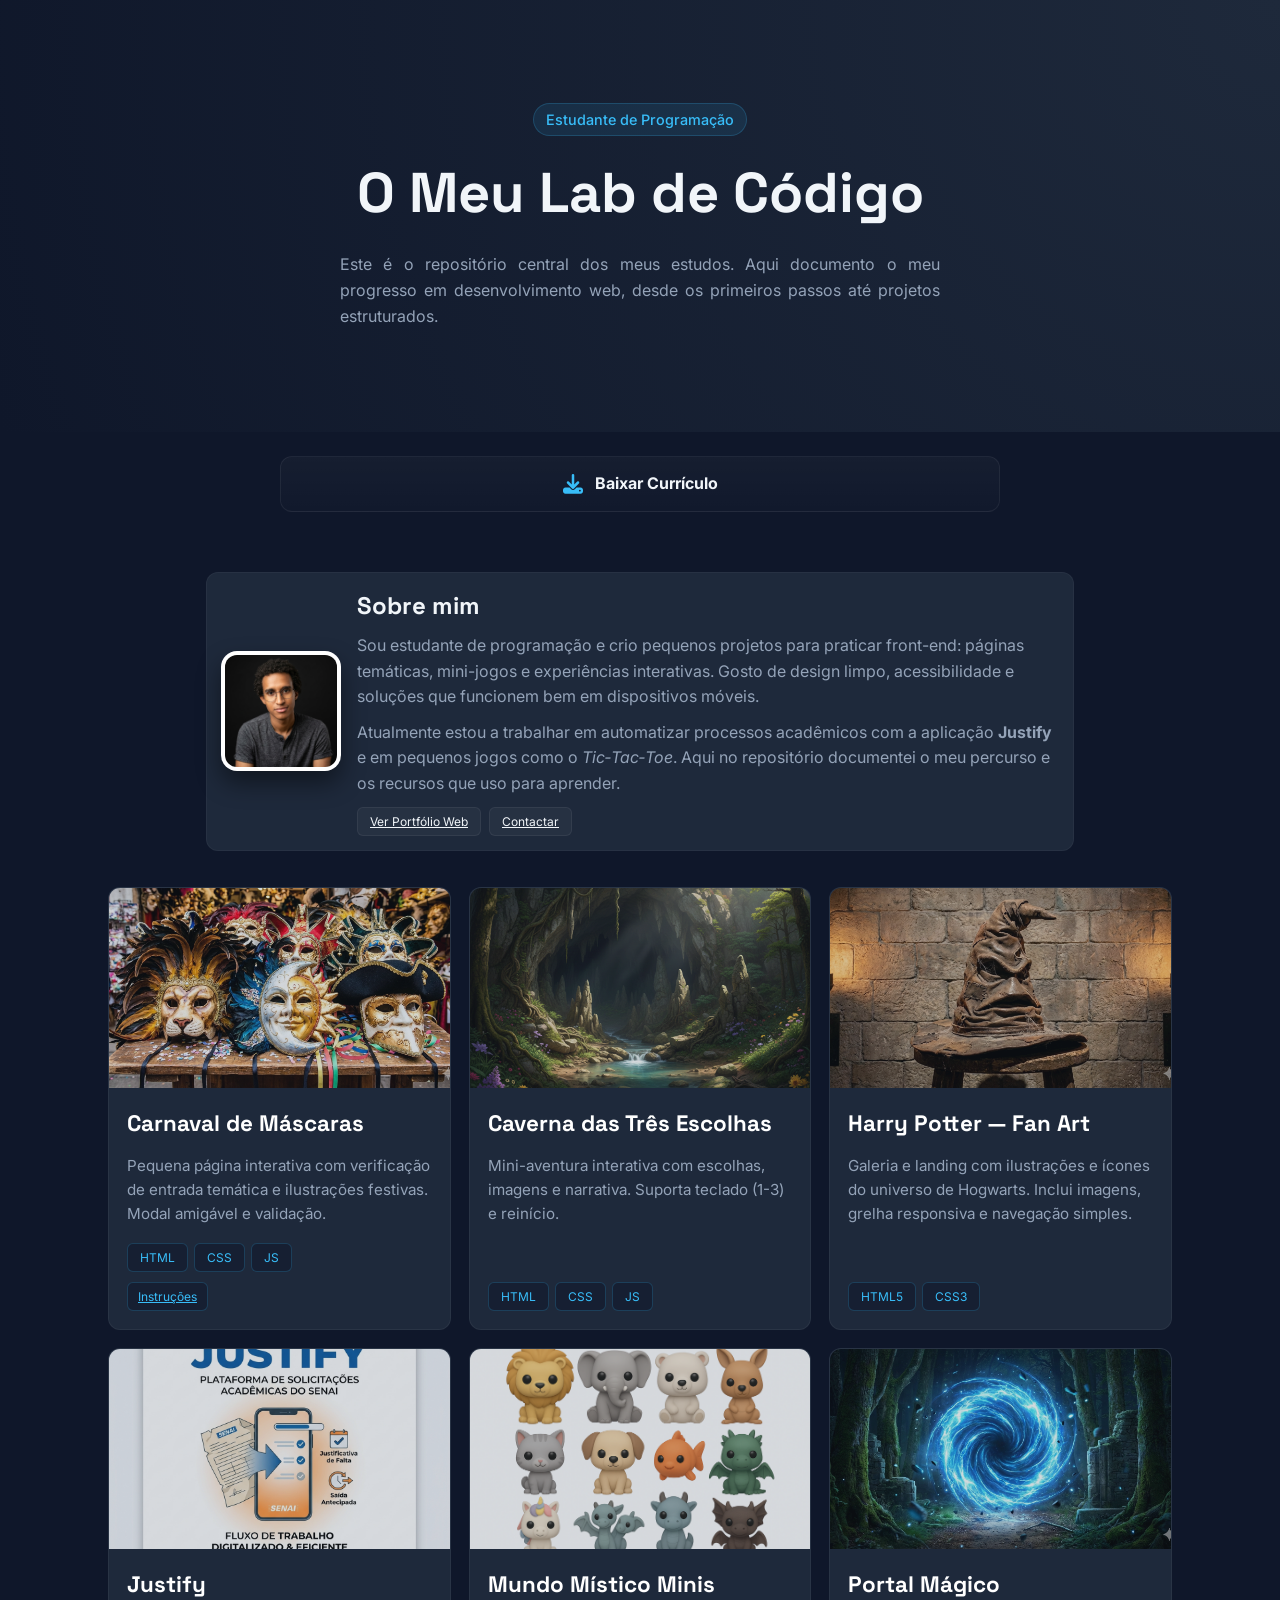
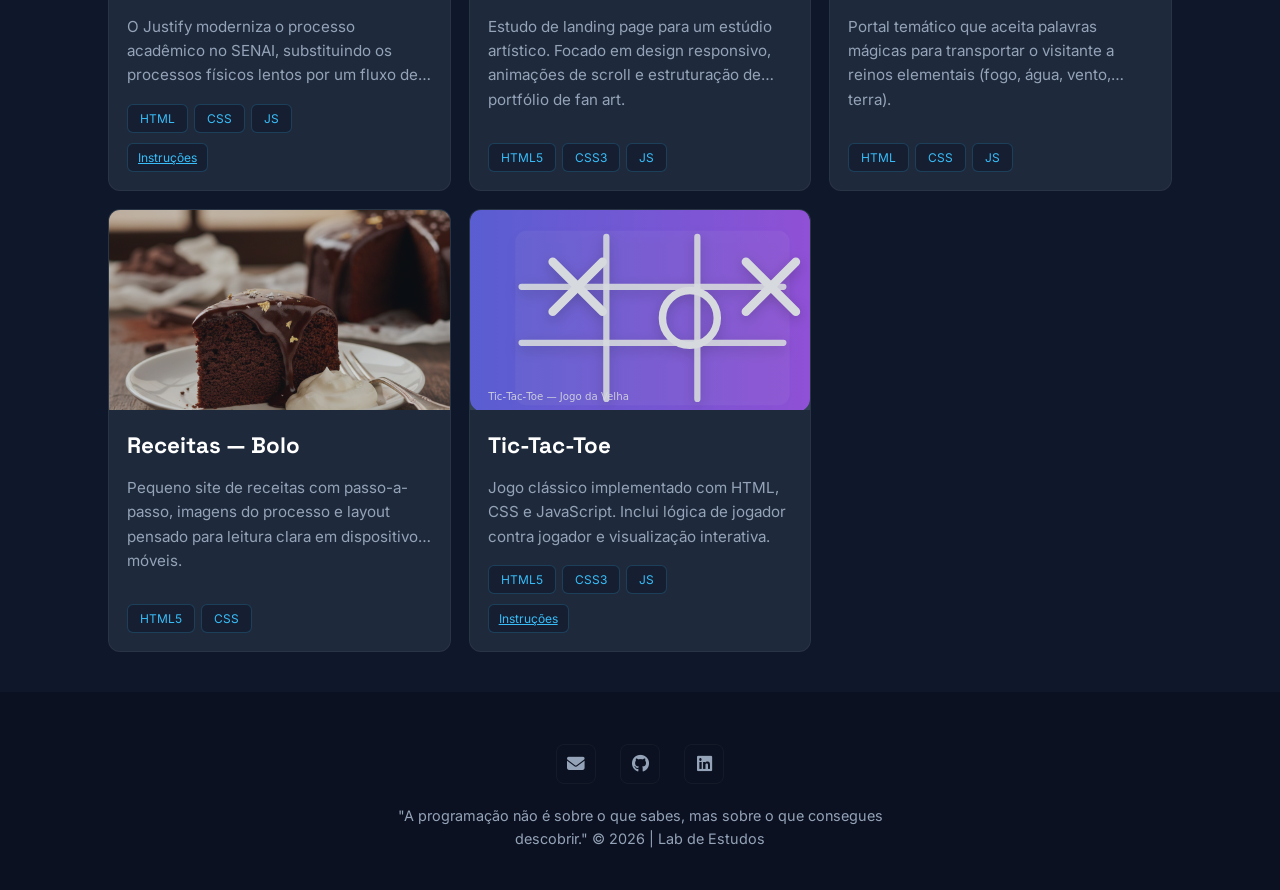
==== commit 47e676ab: "Change curriculum download link to PDF format Updated curriculum download link from .txt to .pdf for" ====
--- a/index.html
+++ b/index.html
@@ -25,7 +25,7 @@
 
     <!-- CTA: Barra centralizada de download do Currículo -->
     <div class="download-cta-wrapper reveal">
-        <a href="Portfolio/Curriculo-Maiderson.txt" download class="download-cta" aria-label="Baixar Currículo">
+        <a href="Portfolio/Curriculo-Maiderson.pdf" download class="download-cta" aria-label="Baixar Currículo">
             <i class="fas fa-download" aria-hidden="true"></i>
             <span>Baixar Currículo</span>
         </a>
